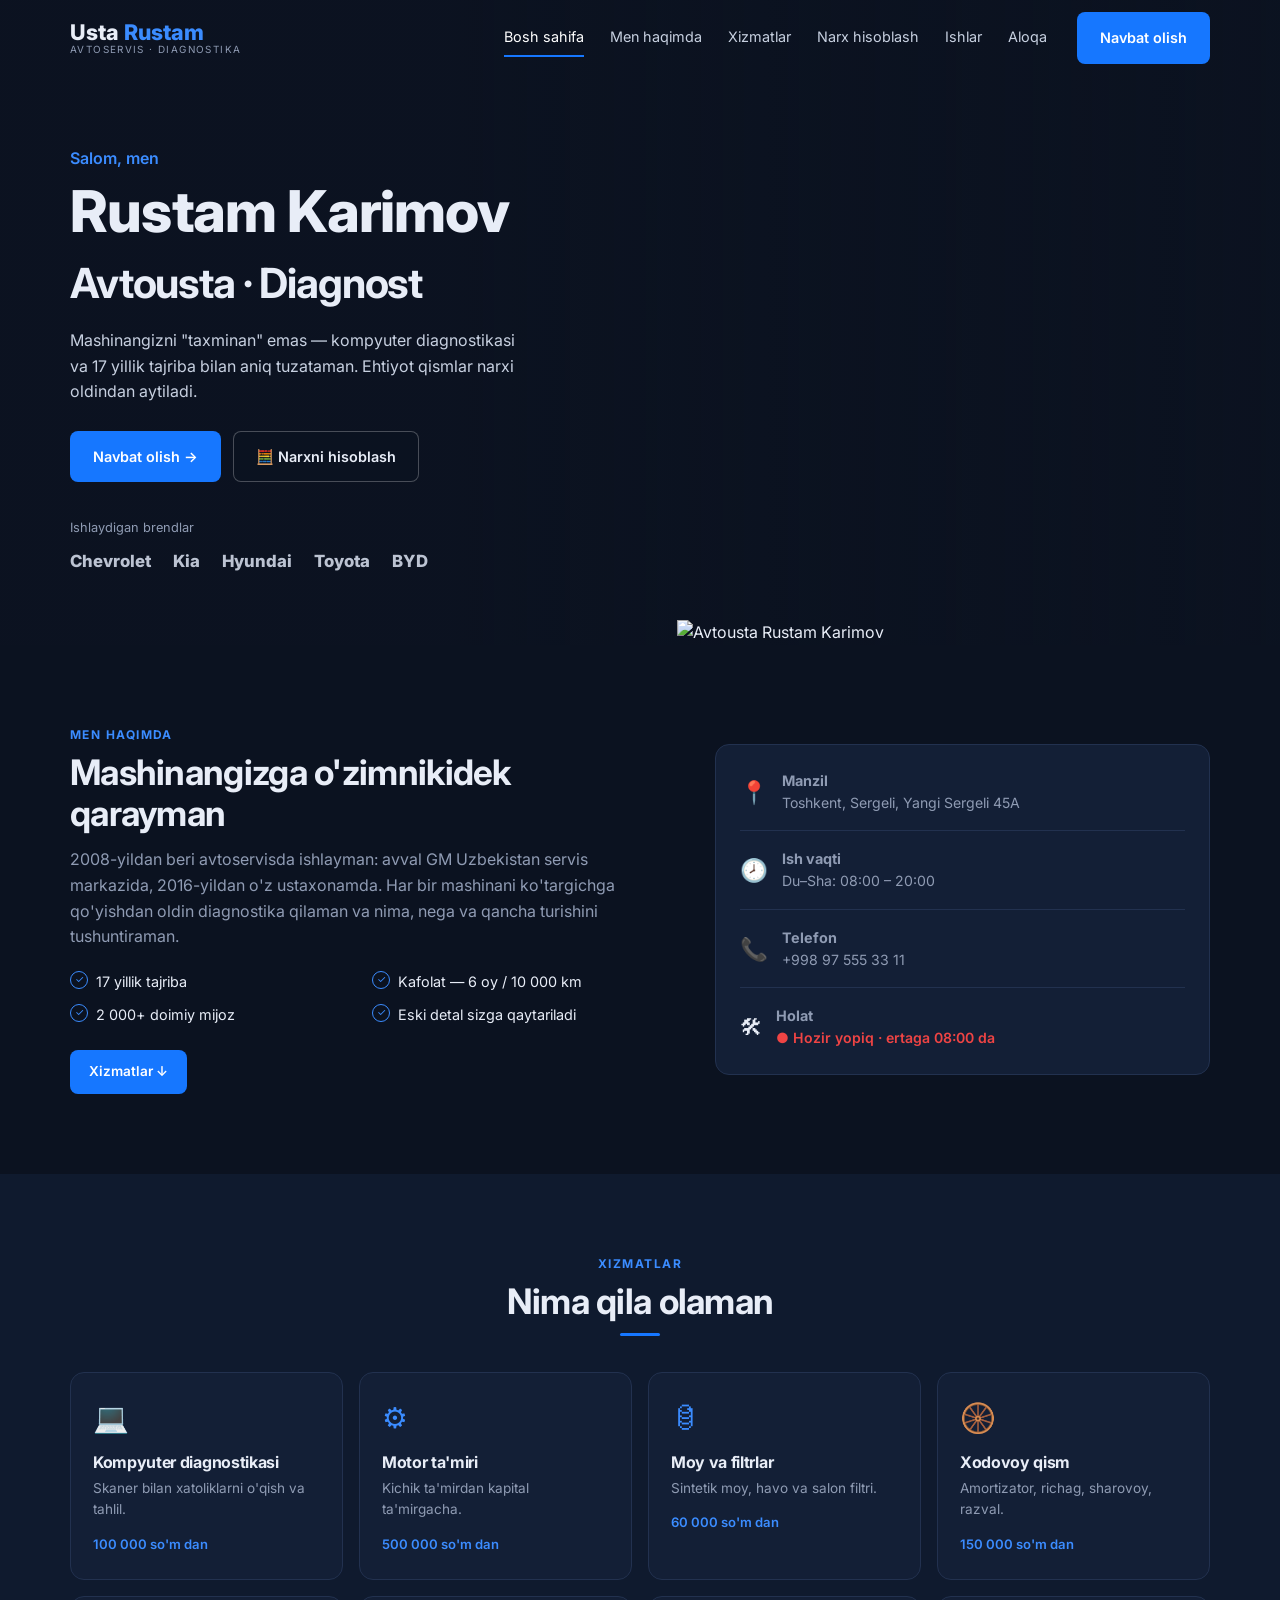
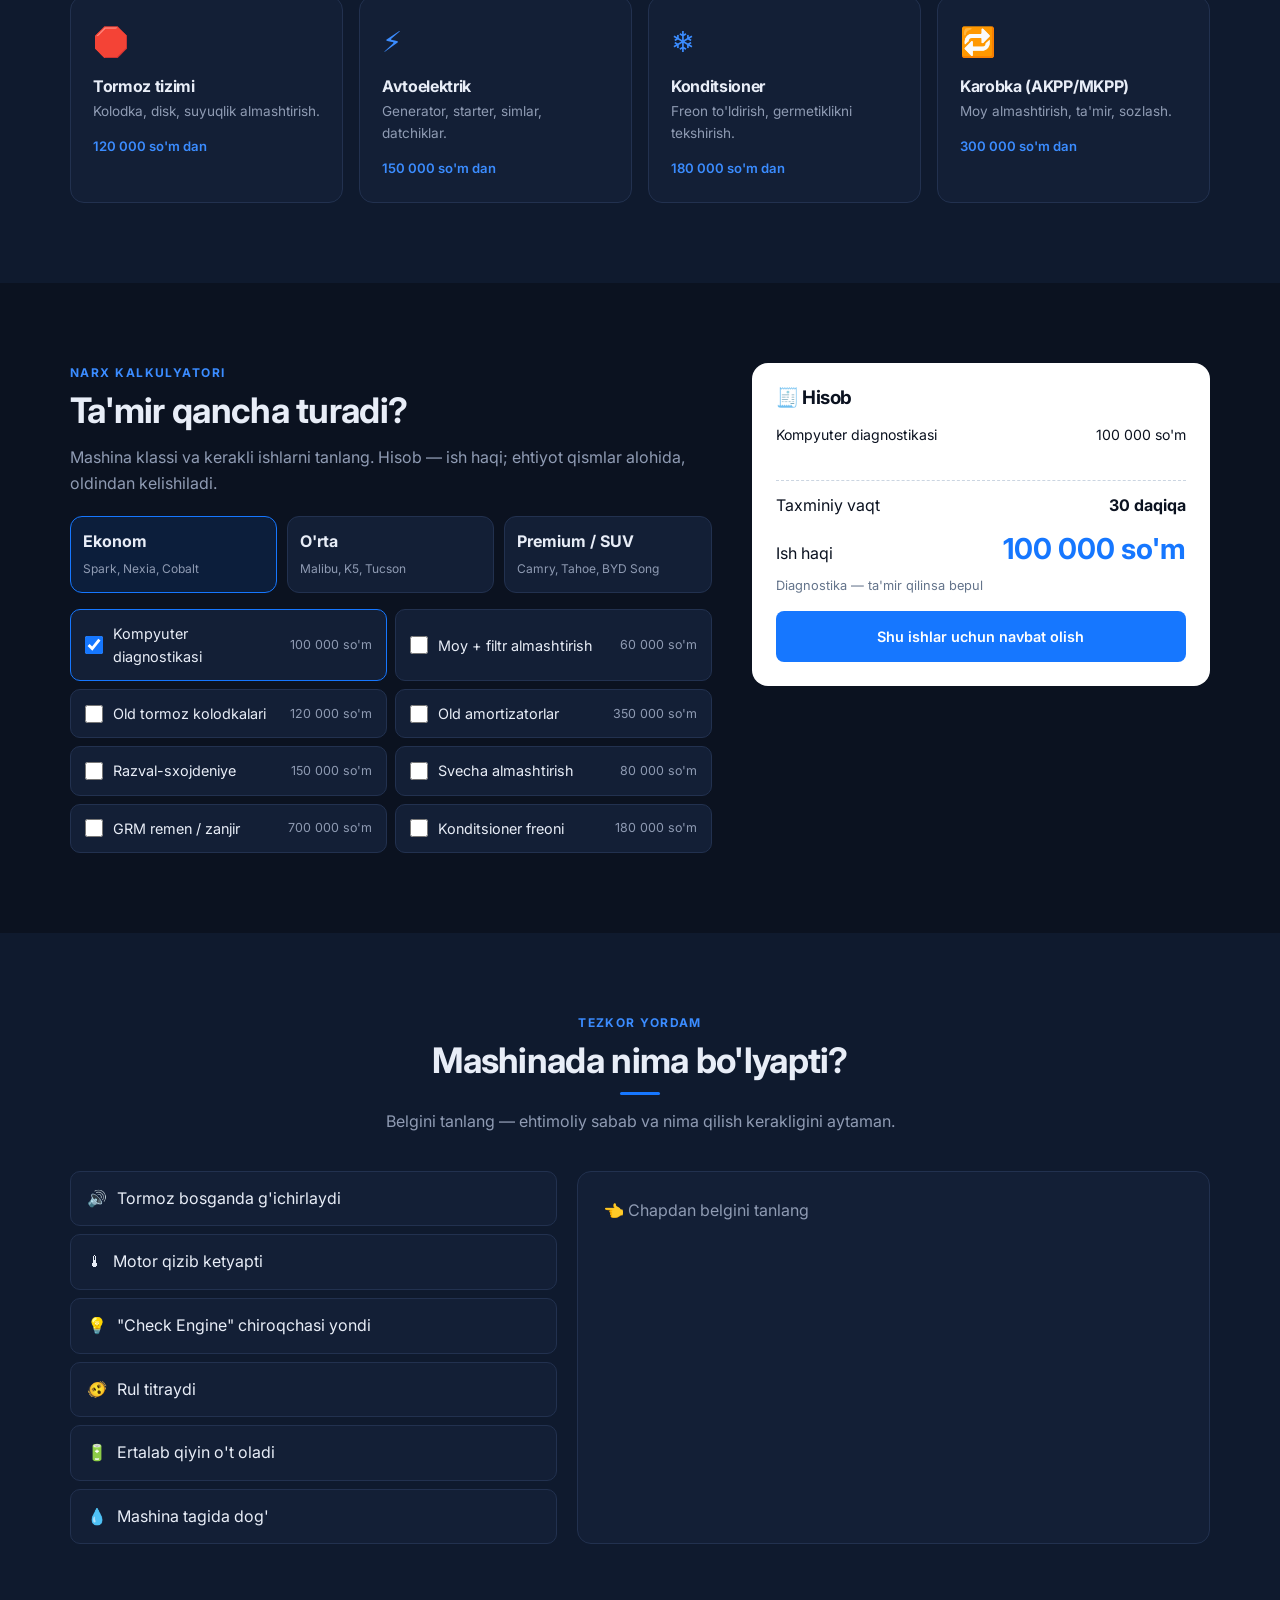
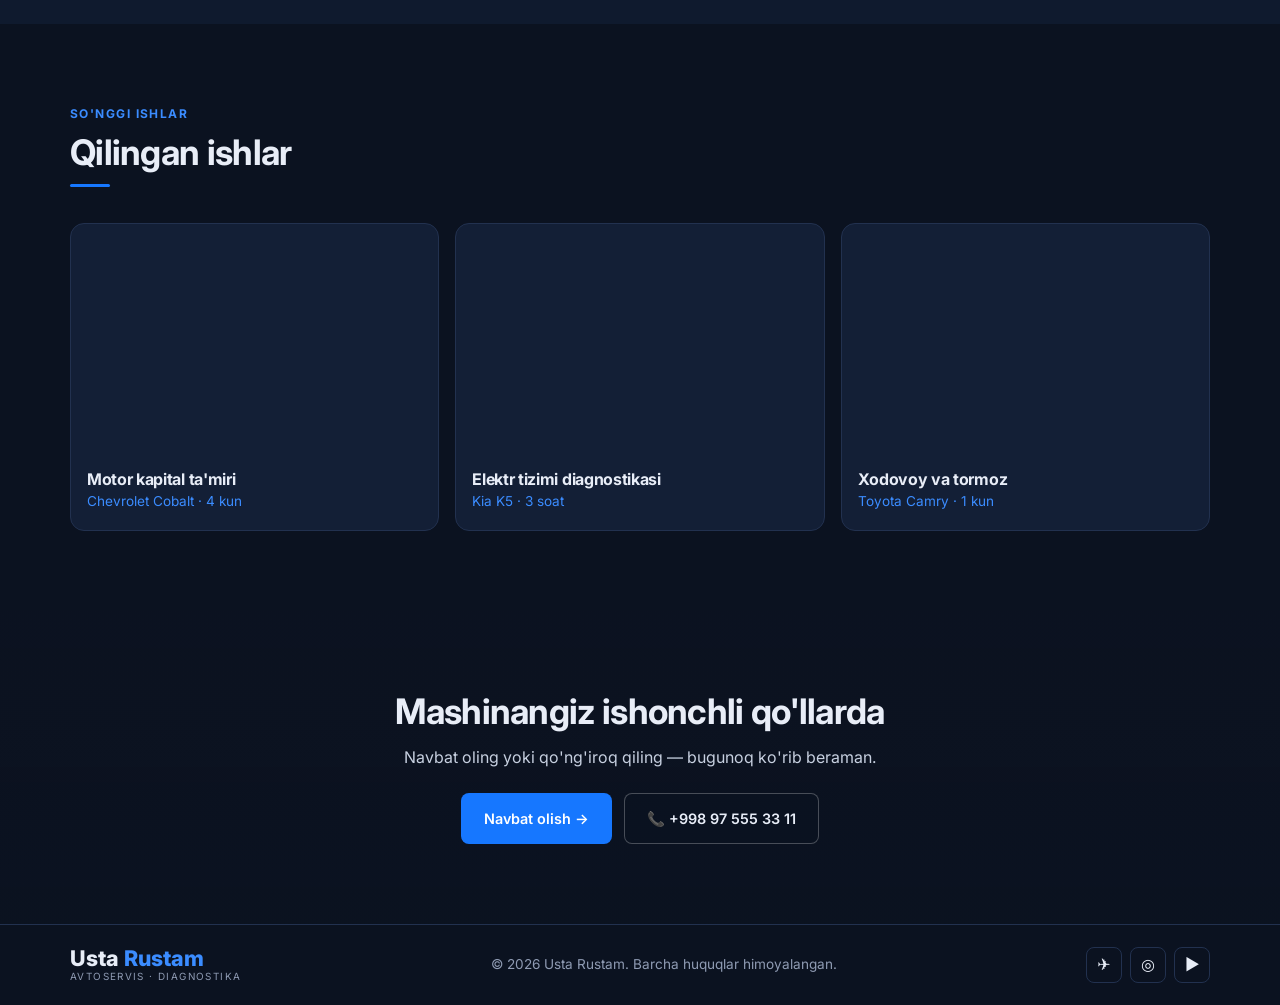
==== 25-avtoservis/index.html @ 9df8925b "ooo" ====
<!DOCTYPE html>
<html lang="uz">
<head>
  <meta charset="UTF-8">
  <meta name="viewport" content="width=device-width, initial-scale=1.0">
  <title>Usta Rustam — Avtoservis va diagnostika</title>
  <meta name="description" content="Avtousta Rustam Karimov: kompyuter diagnostikasi, motor va xodovoy ta'miri, moy almashtirish, Chevrolet, Kia, Hyundai, Toyota va BYD avtomobillari.">
  <link rel="preconnect" href="https://fonts.googleapis.com">
  <link rel="preconnect" href="https://fonts.gstatic.com" crossorigin>
  <link href="https://fonts.googleapis.com/css2?family=Inter:wght@400;500;600;700;800&display=swap" rel="stylesheet">
  <link rel="stylesheet" href="css/style.css">
  <link rel="icon" href="data:image/svg+xml,%3Csvg xmlns='http://www.w3.org/2000/svg' viewBox='0 0 40 40'%3E%3Crect width='40' height='40' rx='9' fill='%231677ff'/%3E%3Cpath d='M26 10a6 6 0 0 0-8 7L9 26l5 5 9-9a6 6 0 0 0 7-8l-4 4-3-1-1-3z' fill='%23fff'/%3E%3C/svg%3E">
</head>
<body>
  <header class="header" id="header">
    <div class="container header__inner">
      <a href="#" class="logo" aria-label="Usta Rustam"><b>Usta <span>Rustam</span></b><small>AVTOSERVIS · DIAGNOSTIKA</small></a>
      <nav class="nav" id="nav" aria-label="Asosiy menyu">
        <a href="#home" class="active">Bosh sahifa</a>
        <a href="#about">Men haqimda</a>
        <a href="#services">Xizmatlar</a>
        <a href="#calc">Narx hisoblash</a>
        <a href="#works">Ishlar</a>
        <a href="#contact">Aloqa</a>
      </nav>
      <button class="btn btn--blue header__cta" data-book>Navbat olish</button>
      <button class="burger" id="burger" aria-label="Menyu" aria-expanded="false"><span></span><span></span><span></span></button>
    </div>
  </header>

  <main>
    <section class="hero" id="home">
      <div class="container hero__grid">
        <div class="hero__text">
          <p class="hello">Salom, men</p>
          <h1>Rustam Karimov<br><span>Avtousta · Diagnost</span></h1>
          <p>Mashinangizni "taxminan" emas — kompyuter diagnostikasi va 17 yillik tajriba bilan aniq tuzataman. Ehtiyot qismlar narxi oldindan aytiladi.</p>
          <div class="hero__actions"><button class="btn btn--blue" data-book>Navbat olish →</button><a href="#calc" class="btn btn--dark">🧮 Narxni hisoblash</a></div>
          <p class="trusted-label">Ishlaydigan brendlar</p>
          <div class="brands"><span>Chevrolet</span><span>Kia</span><span>Hyundai</span><span>Toyota</span><span>BYD</span></div>
        </div>
        <div class="hero__portrait"><img src="https://images.unsplash.com/photo-1557862921-37829c790f19?w=900&q=80&auto=format&fit=crop&crop=top" alt="Avtousta Rustam Karimov"></div>
      </div>
    </section>

    <section class="section" id="about">
      <div class="container about">
        <div class="reveal">
          <p class="kicker">MEN HAQIMDA</p>
          <h2>Mashinangizga o'zimnikidek qarayman</h2>
          <p class="muted">2008-yildan beri avtoservisda ishlayman: avval GM Uzbekistan servis markazida, 2016-yildan o'z ustaxonamda. Har bir mashinani ko'targichga qo'yishdan oldin diagnostika qilaman va nima, nega va qancha turishini tushuntiraman.</p>
          <ul class="checks"><li>17 yillik tajriba</li><li>Kafolat — 6 oy / 10 000 km</li><li>2 000+ doimiy mijoz</li><li>Eski detal sizga qaytariladi</li></ul>
          <a href="#services" class="btn btn--blue btn--sm">Xizmatlar ↓</a>
        </div>
        <div class="info reveal">
          <div><span>📍</span><p><b>Manzil</b>Toshkent, Sergeli, Yangi Sergeli 45A</p></div>
          <div><span>🕗</span><p><b>Ish vaqti</b>Du–Sha: 08:00 – 20:00</p></div>
          <div><span>📞</span><p><b>Telefon</b>+998 97 555 33 11</p></div>
          <div><span>🛠</span><p><b>Holat</b><em id="status"></em></p></div>
        </div>
      </div>
    </section>

    <section class="section section--alt" id="services">
      <div class="container">
        <div class="head reveal"><p class="kicker">XIZMATLAR</p><h2>Nima qila olaman</h2></div>
        <div class="services" id="servicesGrid"></div>
      </div>
    </section>

    <section class="section" id="calc">
      <div class="container calc reveal">
        <div>
          <p class="kicker">NARX KALKULYATORI</p>
          <h2>Ta'mir qancha turadi?</h2>
          <p class="muted">Mashina klassi va kerakli ishlarni tanlang. Hisob — ish haqi; ehtiyot qismlar alohida, oldindan kelishiladi.</p>
          <div class="classes" id="classes"></div>
          <div class="jobs" id="jobs"></div>
        </div>
        <aside class="bill">
          <h3>🧾 Hisob</h3>
          <ul id="billList"></ul>
          <div class="bill__row"><span>Taxminiy vaqt</span><b id="billTime">—</b></div>
          <div class="bill__total"><span>Ish haqi</span><b id="billSum">0 so'm</b></div>
          <p class="small muted" id="billNote">Diagnostika — ta'mir qilinsa bepul</p>
          <button class="btn btn--blue btn--block" data-book="calc">Shu ishlar uchun navbat olish</button>
        </aside>
      </div>
    </section>

    <section class="section section--alt" id="symptoms">
      <div class="container">
        <div class="head reveal"><p class="kicker">TEZKOR YORDAM</p><h2>Mashinada nima bo'lyapti?</h2><p class="muted">Belgini tanlang — ehtimoliy sabab va nima qilish kerakligini aytaman.</p></div>
        <div class="sym reveal">
          <div class="sym__list" id="symList"></div>
          <div class="sym__answer" id="symAnswer"><p class="muted">👈 Chapdan belgini tanlang</p></div>
        </div>
      </div>
    </section>

    <section class="section" id="works">
      <div class="container">
        <div class="head head--row reveal"><div><p class="kicker">SO'NGGI ISHLAR</p><h2>Qilingan ishlar</h2></div></div>
        <div class="works reveal">
          <article><img src="https://images.unsplash.com/photo-1486262715619-67b85e0b08d3?w=700&q=80&auto=format&fit=crop" alt="" loading="lazy"><div><h3>Motor kapital ta'miri</h3><span>Chevrolet Cobalt · 4 kun</span></div></article>
          <article><img src="https://images.unsplash.com/photo-1632733711679-529326f6db12?w=700&q=80&auto=format&fit=crop" alt="" loading="lazy"><div><h3>Elektr tizimi diagnostikasi</h3><span>Kia K5 · 3 soat</span></div></article>
          <article><img src="https://images.unsplash.com/photo-1613214149922-f1809c99b414?w=700&q=80&auto=format&fit=crop" alt="" loading="lazy"><div><h3>Xodovoy va tormoz</h3><span>Toyota Camry · 1 kun</span></div></article>
        </div>
      </div>
    </section>

    <section class="together" id="contact">
      <div class="container together__inner reveal">
        <h2>Mashinangiz ishonchli qo'llarda</h2>
        <p>Navbat oling yoki qo'ng'iroq qiling — bugunoq ko'rib beraman.</p>
        <div class="together__actions"><button class="btn btn--blue" data-book>Navbat olish →</button><a class="btn btn--dark" href="tel:+998975553311">📞 +998 97 555 33 11</a></div>
      </div>
    </section>
  </main>

  <footer class="footer">
    <div class="container footer__inner">
      <a href="#" class="logo"><b>Usta <span>Rustam</span></b><small>AVTOSERVIS · DIAGNOSTIKA</small></a>
      <p>© <span id="year">2026</span> Usta Rustam. Barcha huquqlar himoyalangan.</p>
      <div class="socials"><a href="#" aria-label="Telegram">✈</a><a href="#" aria-label="Instagram">◎</a><a href="#" aria-label="YouTube">▶</a></div>
    </div>
  </footer>

  <div class="modal" id="modal" aria-hidden="true">
    <div class="modal__backdrop" data-close></div>
    <div class="modal__dialog" role="dialog" aria-modal="true" aria-labelledby="modalTitle">
      <button class="modal__close" data-close aria-label="Yopish">×</button>
      <h3 id="modalTitle">Navbat olish</h3>
      <p class="sel" id="bookSel" hidden></p>
      <form id="bookForm">
        <label>Ismingiz<input required></label>
        <label>Telefon<input type="tel" required placeholder="+998 __ ___ __ __"></label>
        <div class="row"><label>Mashina<input required placeholder="Masalan: Cobalt 2020"></label><label>Davlat raqami<input placeholder="01 A 123 BC" pattern="[0-9]{2} ?[A-Za-z] ?[0-9]{3} ?[A-Za-z]{2}|[0-9]{2} ?[0-9]{3} ?[A-Za-z]{3}" title="Masalan: 01 A 123 BC"></label></div>
        <div class="row"><label>Sana<input type="date" id="bookDate" required></label><label>Vaqt<select><option>08:00</option><option>10:00</option><option>12:00</option><option>14:00</option><option>16:00</option><option>18:00</option></select></label></div>
        <button class="btn btn--blue btn--block">Tasdiqlash</button>
      </form>
      <div class="ok" id="bookOk" hidden><div>🔧</div><h3>Navbat olindi!</h3><p class="muted">SMS orqali tasdiq keladi. Kechiksangiz, qo'ng'iroq qiling.</p></div>
    </div>
  </div>
  <script src="js/main.js"></script>
</body>
</html>
---- 25-avtoservis/css/style.css ----
:root {
  --bg: #0b1220;
  --bg-2: #0f1a2e;
  --card: #131f36;
  --line: #22314f;
  --blue: #1677ff;
  --blue-2: #3b8cff;
  --text: #e8edf7;
  --muted: #8f9bb3;
  --green: #22c55e;
  --red: #ef4444;
  --font: "Inter", system-ui, sans-serif;
}

*, *::before, *::after { box-sizing: border-box; margin: 0; padding: 0; }
html { scroll-behavior: smooth; scroll-padding-top: 80px; }
body { font-family: var(--font); color: var(--text); background: var(--bg); line-height: 1.6; overflow-x: hidden; }
img { max-width: 100%; display: block; }
a { color: inherit; text-decoration: none; }
ul { list-style: none; }
button, input, select { font: inherit; color: inherit; }
[hidden] { display: none !important; }

.container { width: min(1140px, 100% - 32px); margin-inline: auto; }
.section { padding: 80px 0; }
.section--alt { background: var(--bg-2); }
.muted { color: var(--muted); }
.small { font-size: .8rem; }
h1, h2, h3 { line-height: 1.15; letter-spacing: -.02em; }
h2 { font-size: clamp(1.6rem, 3.2vw, 2.2rem); font-weight: 700; margin-bottom: 14px; }
.kicker { color: var(--blue-2); font-size: .75rem; font-weight: 700; letter-spacing: .12em; margin-bottom: 8px; }
.head { text-align: center; margin-bottom: 36px; }
.head h2::after { content: ""; display: block; width: 40px; height: 3px; background: var(--blue); margin: 12px auto 0; border-radius: 3px; }
.head--row { text-align: left; }
.head--row h2::after { margin-left: 0; }

.btn { display: inline-flex; align-items: center; justify-content: center; gap: 8px; padding: 13px 22px; border-radius: 8px; border: 1px solid transparent; font-weight: 600; font-size: .9rem; cursor: pointer; transition: .25s; white-space: nowrap; background: none; }
.btn--sm { padding: 10px 18px; font-size: .85rem; }
.btn--block { width: 100%; }
.btn--blue { background: var(--blue); color: #fff; }
.btn--blue:hover { background: var(--blue-2); transform: translateY(-2px); box-shadow: 0 10px 24px rgba(22, 119, 255, .35); }
.btn--dark { border-color: rgba(255, 255, 255, .25); background: rgba(11, 18, 32, .5); }
.btn--dark:hover { border-color: var(--blue-2); }

/* Header */
.header { position: fixed; inset: 0 0 auto; z-index: 50; transition: .3s; }
.header.scrolled { background: rgba(11, 18, 32, .92); backdrop-filter: blur(10px); border-bottom: 1px solid var(--line); }
.header__inner { display: flex; align-items: center; gap: 30px; height: 76px; }
.logo { display: flex; flex-direction: column; line-height: 1.1; margin-right: auto; }
.logo b { font-size: 1.35rem; font-weight: 800; }
.logo b span { color: var(--blue-2); }
.logo small { font-size: .62rem; letter-spacing: .14em; color: var(--muted); }
.nav { display: flex; gap: 26px; }
.nav a { font-size: .9rem; color: #c7d0e0; padding: 6px 0; border-bottom: 2px solid transparent; transition: .2s; }
.nav a:hover, .nav a.active { color: #fff; border-color: var(--blue); }
.burger { display: none; width: 42px; height: 42px; border: 1px solid var(--line); background: none; border-radius: 8px; cursor: pointer; flex-direction: column; justify-content: center; gap: 5px; padding: 11px; }
.burger span { display: block; height: 2px; background: #fff; transition: .3s; }
.burger.open span:nth-child(1) { transform: translateY(7px) rotate(45deg); }
.burger.open span:nth-child(2) { opacity: 0; }
.burger.open span:nth-child(3) { transform: translateY(-7px) rotate(-45deg); }

/* Hero */
.hero { position: relative; padding-top: 76px; background: linear-gradient(90deg, rgba(11, 18, 32, .95) 35%, rgba(11, 18, 32, .35)), url("https://images.unsplash.com/photo-1492144534655-ae79c964c9d7?w=1800&q=70&auto=format&fit=crop") center / cover; overflow: hidden; }
.hero__grid { display: grid; grid-template-columns: 1.1fr 1fr; gap: 20px; align-items: end; }
.hero__text { padding: 70px 0; }
.hello { color: var(--blue-2); font-weight: 600; margin-bottom: 6px; }
.hero h1 { font-size: clamp(2.4rem, 5vw, 3.6rem); font-weight: 800; margin-bottom: 18px; }
.hero h1 span { font-size: .72em; font-weight: 700; }
.hero__text > p:not(.hello):not(.trusted-label) { color: #c7d0e0; max-width: 460px; margin-bottom: 26px; }
.hero__actions { display: flex; gap: 12px; flex-wrap: wrap; margin-bottom: 36px; }
.trusted-label { font-size: .8rem; color: var(--muted); margin-bottom: 10px; }
.brands { display: flex; gap: 22px; flex-wrap: wrap; font-weight: 800; font-size: 1.05rem; color: #dbe3f2; opacity: .85; }
.hero__portrait { align-self: end; }
.hero__portrait img { width: 100%; max-height: 560px; object-fit: cover; object-position: top; mask-image: linear-gradient(180deg, #000 80%, transparent); -webkit-mask-image: linear-gradient(180deg, #000 80%, transparent); }

/* About */
.about { display: grid; grid-template-columns: 1.2fr 1fr; gap: 50px; align-items: center; }
.checks { display: grid; grid-template-columns: 1fr 1fr; gap: 10px; margin: 20px 0 24px; }
.checks li { padding-left: 26px; position: relative; font-size: .9rem; }
.checks li::before { content: "✓"; position: absolute; left: 0; top: 1px; width: 18px; height: 18px; border-radius: 50%; border: 1.5px solid var(--blue-2); color: var(--blue-2); font-size: .65rem; display: grid; place-items: center; }
.info { background: var(--card); border: 1px solid var(--line); border-radius: 14px; padding: 8px 24px; }
.info > div { display: flex; gap: 14px; align-items: center; padding: 16px 0; }
.info > div + div { border-top: 1px solid var(--line); }
.info span { font-size: 1.4rem; }
.info b { display: block; font-size: .9rem; }
.info p { color: var(--muted); font-size: .88rem; }
.info em { font-style: normal; font-weight: 600; }
.info em.open { color: var(--green); }
.info em.closed { color: var(--red); }

/* Services */
.services { display: grid; grid-template-columns: repeat(4, 1fr); gap: 16px; }
.svc { background: var(--card); border: 1px solid var(--line); border-radius: 14px; padding: 22px; transition: .3s; cursor: pointer; }
.svc:hover { border-color: var(--blue); transform: translateY(-5px); }
.svc span { font-size: 1.8rem; display: block; margin-bottom: 12px; color: var(--blue-2); }
.svc h3 { font-size: 1rem; margin-bottom: 6px; }
.svc p { font-size: .85rem; color: var(--muted); margin-bottom: 10px; }
.svc em { font-style: normal; font-size: .82rem; color: var(--blue-2); font-weight: 600; }

/* Calculator */
.calc { display: grid; grid-template-columns: 1.4fr 1fr; gap: 40px; align-items: start; }
.classes { display: grid; grid-template-columns: repeat(3, 1fr); gap: 10px; margin: 20px 0 16px; }
.classes button { border: 1.5px solid var(--line); background: var(--card); border-radius: 12px; padding: 12px; cursor: pointer; text-align: left; transition: .2s; }
.classes button.active { border-color: var(--blue); background: rgba(22, 119, 255, .12); }
.classes b { display: block; }
.classes small { color: var(--muted); font-size: .75rem; }
.jobs { display: grid; grid-template-columns: 1fr 1fr; gap: 8px; }
.job { display: flex; align-items: center; gap: 10px; background: var(--card); border: 1.5px solid var(--line); border-radius: 10px; padding: 12px 14px; cursor: pointer; transition: .2s; font-size: .9rem; }
.job input { width: 18px; height: 18px; accent-color: var(--blue); }
.job small { margin-left: auto; color: var(--muted); font-size: .78rem; white-space: nowrap; }
.job:has(input:checked) { border-color: var(--blue); }
.bill { position: sticky; top: 96px; background: #fff; color: #0b1220; border-radius: 16px; padding: 24px; }
.bill h3 { margin-bottom: 12px; }
.bill ul { min-height: 60px; margin-bottom: 12px; border-bottom: 1px dashed #cbd5e1; padding-bottom: 10px; }
.bill li { display: flex; justify-content: space-between; gap: 10px; font-size: .88rem; padding: 3px 0; }
.bill li.empty { color: #64748b; }
.bill__row, .bill__total { display: flex; justify-content: space-between; align-items: baseline; }
.bill__total { margin: 8px 0 4px; }
.bill__total b { font-size: 1.8rem; color: var(--blue); }
.bill .muted { color: #64748b; margin-bottom: 14px; }

/* Symptoms */
.sym { display: grid; grid-template-columns: 1fr 1.3fr; gap: 20px; }
.sym__list { display: grid; gap: 8px; }
.sym__list button { text-align: left; border: 1.5px solid var(--line); background: var(--card); border-radius: 10px; padding: 14px 16px; cursor: pointer; transition: .2s; display: flex; gap: 10px; align-items: center; }
.sym__list button.active { border-color: var(--blue); background: rgba(22, 119, 255, .12); }
.sym__answer { background: var(--card); border: 1px solid var(--line); border-radius: 14px; padding: 26px; animation: pop .3s ease; }
@keyframes pop { from { opacity: 0; transform: translateY(8px); } }
.sym__answer h3 { font-size: 1.3rem; margin-bottom: 10px; }
.sym__answer h4 { font-size: .8rem; color: var(--blue-2); letter-spacing: .08em; margin: 14px 0 6px; }
.sym__answer li { font-size: .9rem; color: #c7d0e0; padding-left: 16px; position: relative; margin-bottom: 4px; }
.sym__answer li::before { content: "›"; position: absolute; left: 0; color: var(--blue-2); }
.urgency { display: inline-block; padding: 4px 12px; border-radius: 20px; font-size: .78rem; font-weight: 700; }
.urgency.high { background: rgba(239, 68, 68, .15); color: #fca5a5; }
.urgency.mid { background: rgba(234, 179, 8, .15); color: #fde047; }
.urgency.low { background: rgba(34, 197, 94, .15); color: #86efac; }
.sym__answer .btn { margin-top: 16px; }

/* Works */
.works { display: grid; grid-template-columns: repeat(3, 1fr); gap: 16px; }
.works article { background: var(--card); border: 1px solid var(--line); border-radius: 14px; overflow: hidden; transition: .3s; }
.works article:hover { transform: translateY(-5px); border-color: var(--blue); }
.works img { aspect-ratio: 16 / 10; object-fit: cover; }
.works div { padding: 16px; }
.works h3 { font-size: 1rem; }
.works span { font-size: .85rem; color: var(--blue-2); }

/* Together */
.together { background: linear-gradient(rgba(11, 18, 32, .82), rgba(11, 18, 32, .9)), url("https://images.unsplash.com/photo-1503376780353-7e6692767b70?w=1600&q=70&auto=format&fit=crop") center / cover; text-align: center; padding: 80px 0; }
.together p { color: #c7d0e0; margin-bottom: 22px; }
.together__actions { display: flex; justify-content: center; gap: 12px; flex-wrap: wrap; }
.footer { border-top: 1px solid var(--line); }
.footer__inner { display: flex; justify-content: space-between; align-items: center; gap: 20px; flex-wrap: wrap; padding: 22px 0; }
.footer .logo { margin: 0; }
.footer p { color: var(--muted); font-size: .85rem; }
.socials { display: flex; gap: 8px; }
.socials a { display: grid; place-items: center; width: 36px; height: 36px; border: 1px solid var(--line); border-radius: 8px; transition: .2s; }
.socials a:hover { border-color: var(--blue); color: var(--blue-2); }

/* Modal */
.modal { position: fixed; inset: 0; z-index: 100; display: grid; place-items: center; padding: 16px; visibility: hidden; opacity: 0; transition: .3s; }
.modal.open { visibility: visible; opacity: 1; }
.modal__backdrop { position: absolute; inset: 0; background: rgba(0, 0, 0, .65); backdrop-filter: blur(4px); }
.modal__dialog { position: relative; background: var(--bg-2); border: 1px solid var(--line); border-radius: 16px; padding: 28px; width: min(480px, 100%); max-height: calc(100vh - 32px); overflow: auto; transform: translateY(14px); transition: .3s; }
.modal.open .modal__dialog { transform: none; }
.modal h3 { font-size: 1.4rem; margin-bottom: 14px; }
.modal__close { position: absolute; top: 12px; right: 14px; width: 34px; height: 34px; border: 1px solid var(--line); background: none; border-radius: 8px; font-size: 1.3rem; cursor: pointer; }
.sel { background: rgba(22, 119, 255, .12); border: 1px solid rgba(22, 119, 255, .4); border-radius: 10px; padding: 10px 14px; font-size: .85rem; margin-bottom: 14px; }
.modal label { display: block; font-size: .82rem; font-weight: 600; margin-bottom: 12px; color: #c7d0e0; }
.modal input, .modal select { display: block; width: 100%; margin-top: 5px; padding: 11px 13px; border: 1px solid var(--line); border-radius: 8px; outline: none; background: var(--card); color: var(--text); color-scheme: dark; }
.modal input:focus, .modal select:focus { border-color: var(--blue); }
.modal input:invalid:not(:placeholder-shown) { border-color: var(--red); }
.row { display: grid; grid-template-columns: 1fr 1fr; gap: 10px; }
.ok { text-align: center; }
.ok div { font-size: 3rem; }

.reveal { opacity: 0; transform: translateY(22px); transition: opacity .7s ease, transform .7s ease; }
.reveal.visible { opacity: 1; transform: none; }

@media (max-width: 960px) {
  .header__cta { display: none; }
  .burger { display: flex; }
  .nav { position: fixed; top: 0; right: 0; height: 100vh; width: min(290px, 85%); flex-direction: column; gap: 0; background: var(--bg-2); padding: 90px 26px 26px; transform: translateX(100%); transition: transform .35s; z-index: -1; border-left: 1px solid var(--line); }
  .nav:not(.open) { visibility: hidden; }
  .nav.open { transform: none; }
  .nav a { padding: 14px 0; border-bottom: 1px solid var(--line); }
  .hero__grid { grid-template-columns: 1fr; }
  .hero__text { padding: 40px 0 10px; }
  .hero__portrait { max-width: 420px; margin: 0 auto; }
  .about, .calc, .sym { grid-template-columns: 1fr; }
  .services { grid-template-columns: 1fr 1fr; }
  .works { grid-template-columns: 1fr; max-width: 520px; margin: 0 auto; }
  .bill { position: static; }
}

@media (max-width: 560px) {
  .section { padding: 60px 0; }
  .checks, .jobs { grid-template-columns: 1fr; }
  .services { grid-template-columns: 1fr; }
  .classes { grid-template-columns: 1fr; }
  .row { grid-template-columns: 1fr; gap: 0; }
  .footer__inner { flex-direction: column; text-align: center; }
}

@media (prefers-reduced-motion: reduce) {
  *, *::before, *::after { animation: none !important; transition: none !important; }
  .reveal { opacity: 1; transform: none; }
}
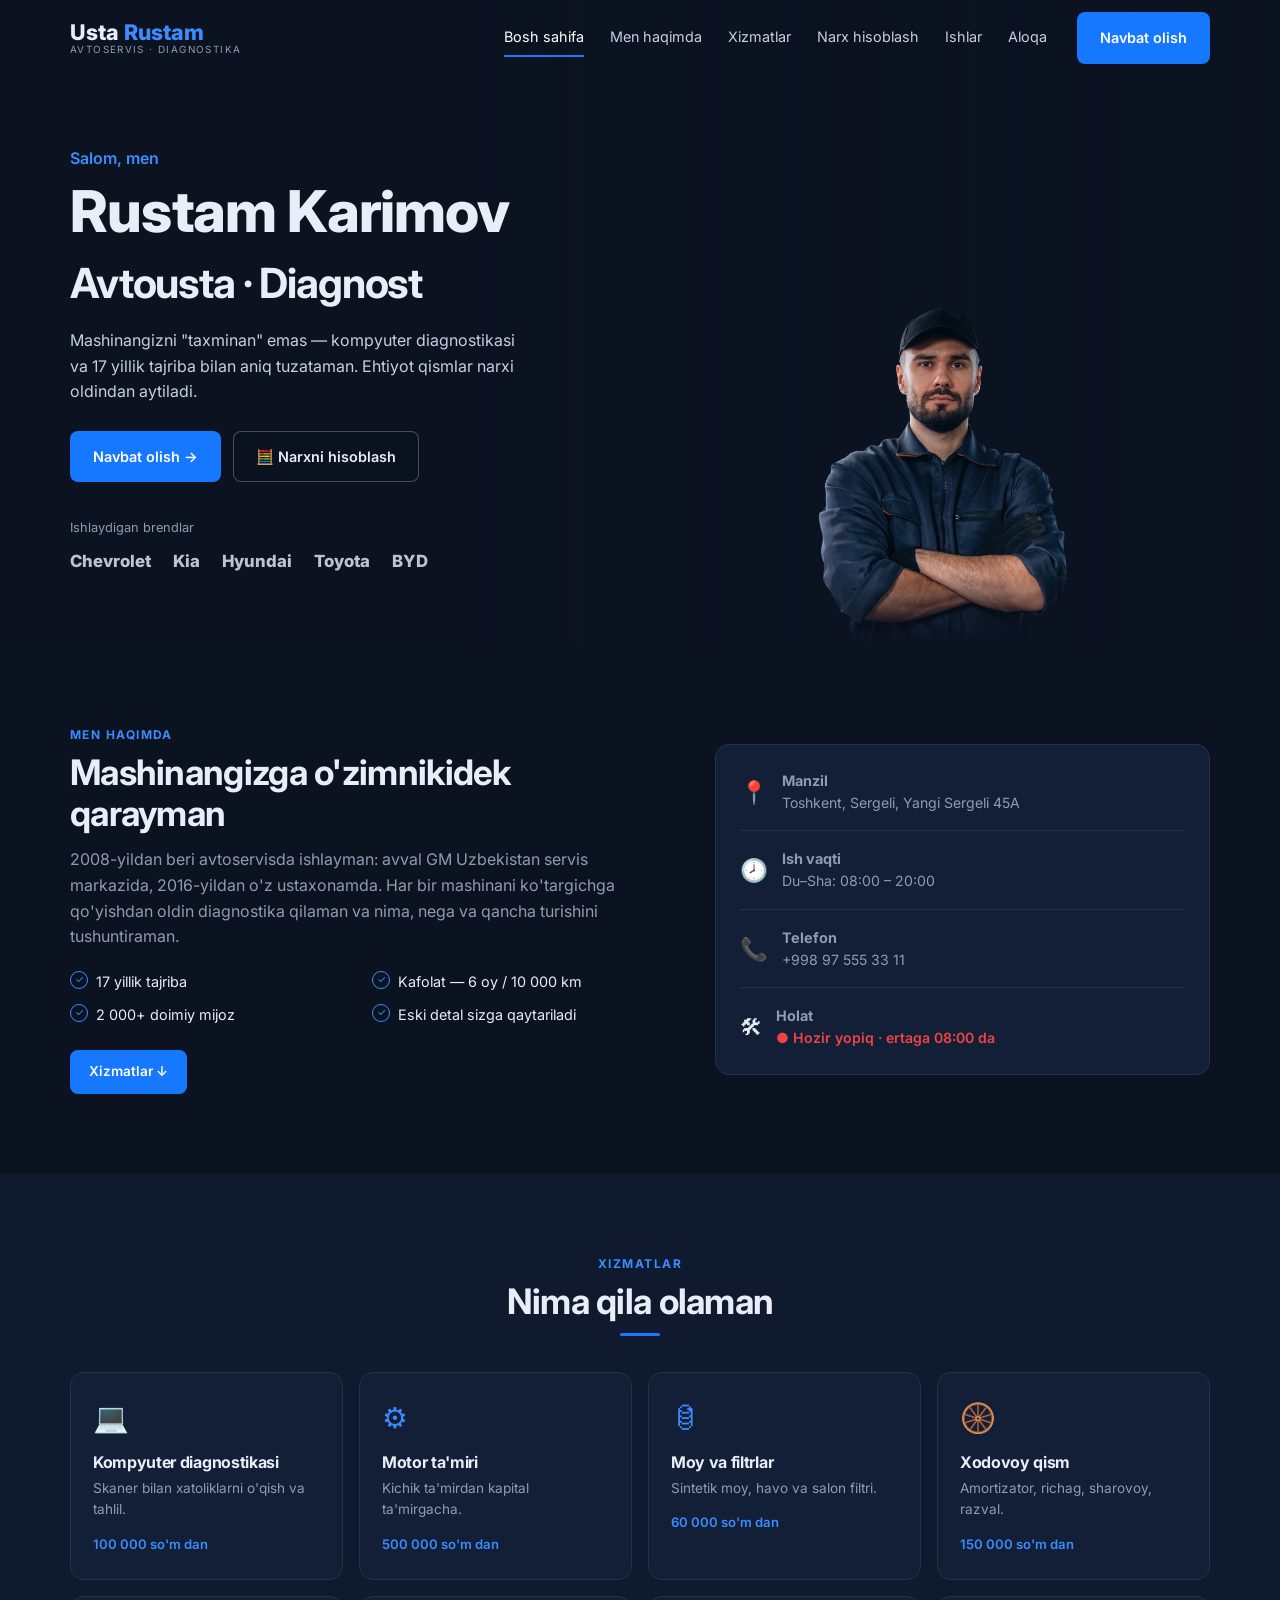
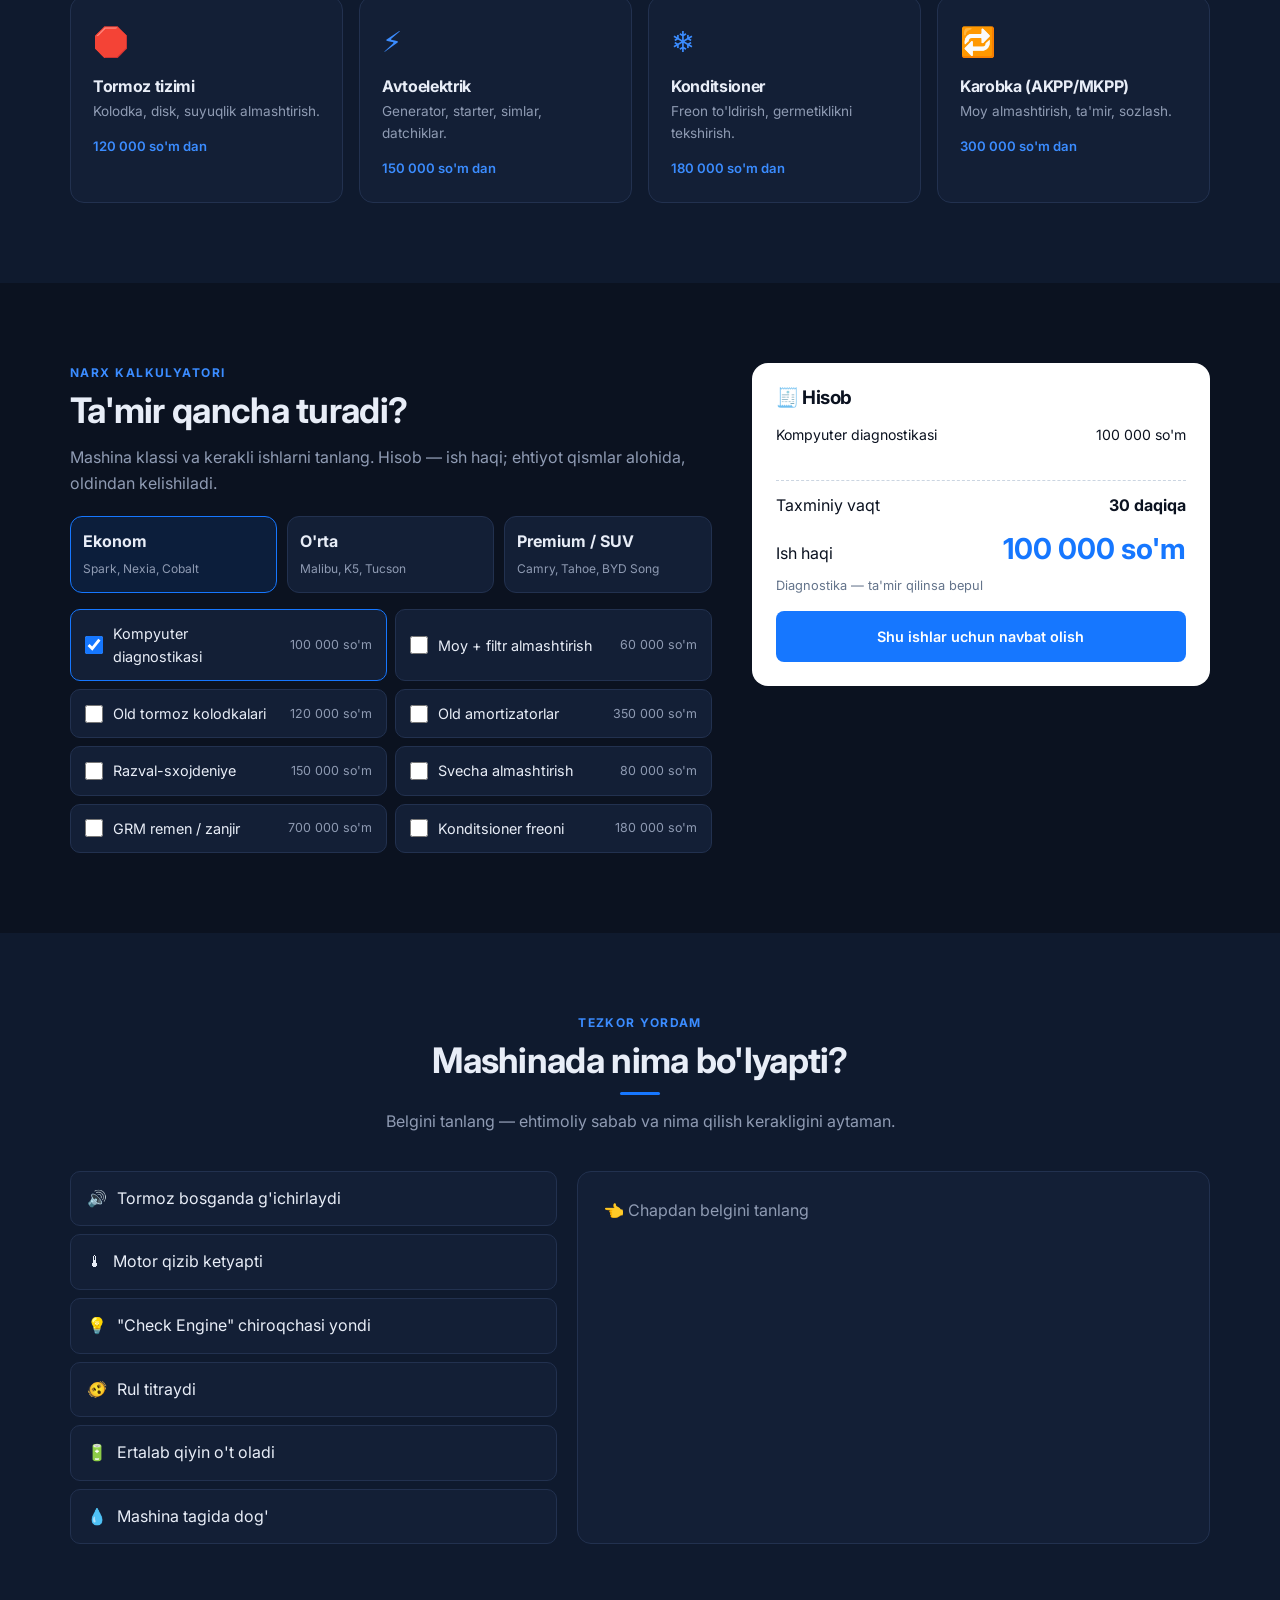
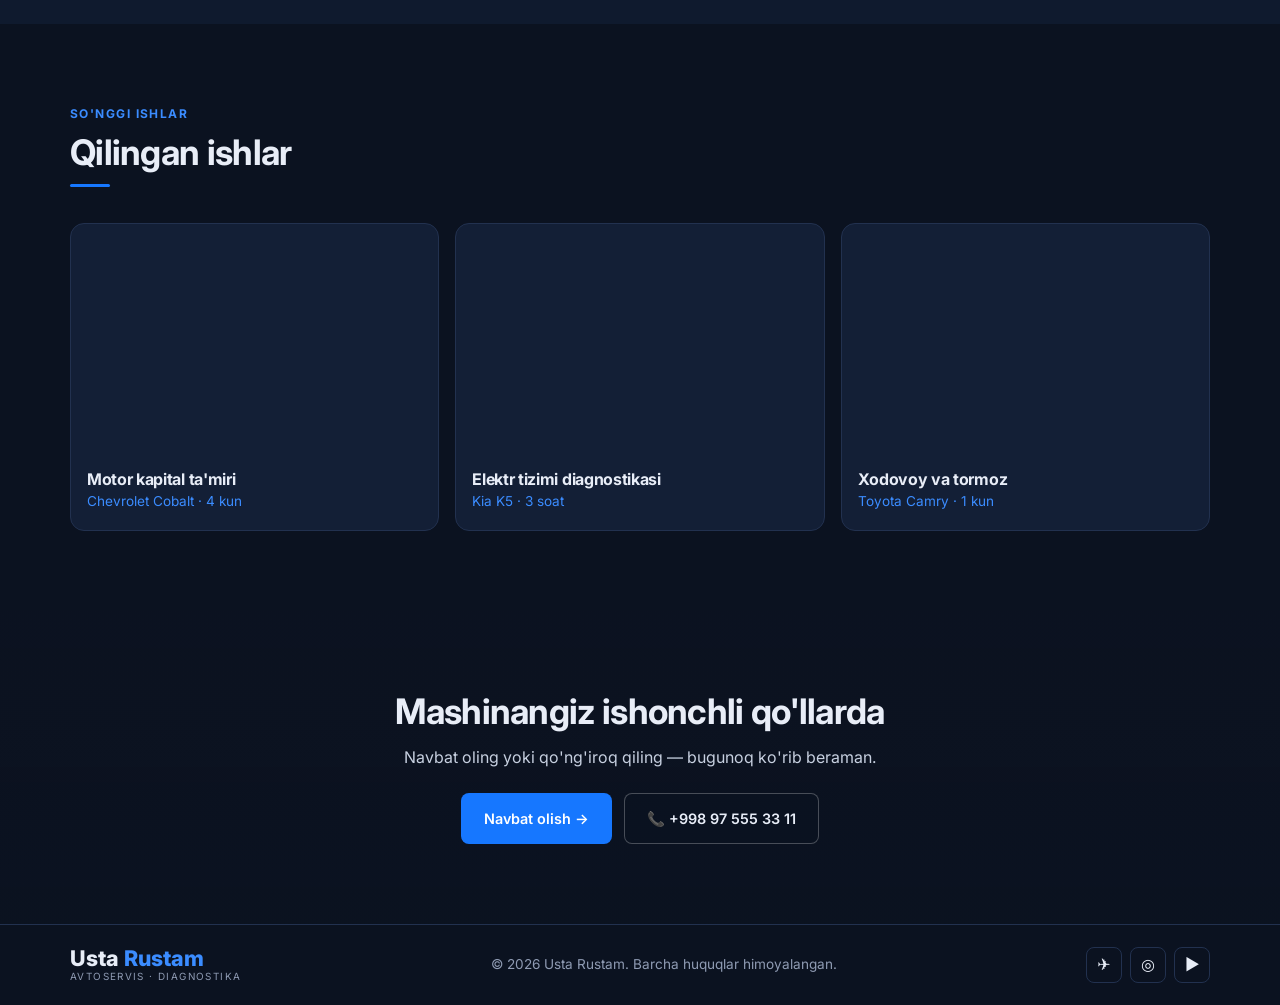
==== commit c08009bb: "ooo" ====
--- a/25-avtoservis/index.html
+++ b/25-avtoservis/index.html
@@ -39,7 +39,7 @@
           <p class="trusted-label">Ishlaydigan brendlar</p>
           <div class="brands"><span>Chevrolet</span><span>Kia</span><span>Hyundai</span><span>Toyota</span><span>BYD</span></div>
         </div>
-        <div class="hero__portrait"><img src="https://images.unsplash.com/photo-1557862921-37829c790f19?w=900&q=80&auto=format&fit=crop&crop=top" alt="Avtousta Rustam Karimov"></div>
+        <div class="hero__portrait"><img src="img/mechanic.png" alt="Avtousta Rustam Karimov"></div>
       </div>
     </section>
 
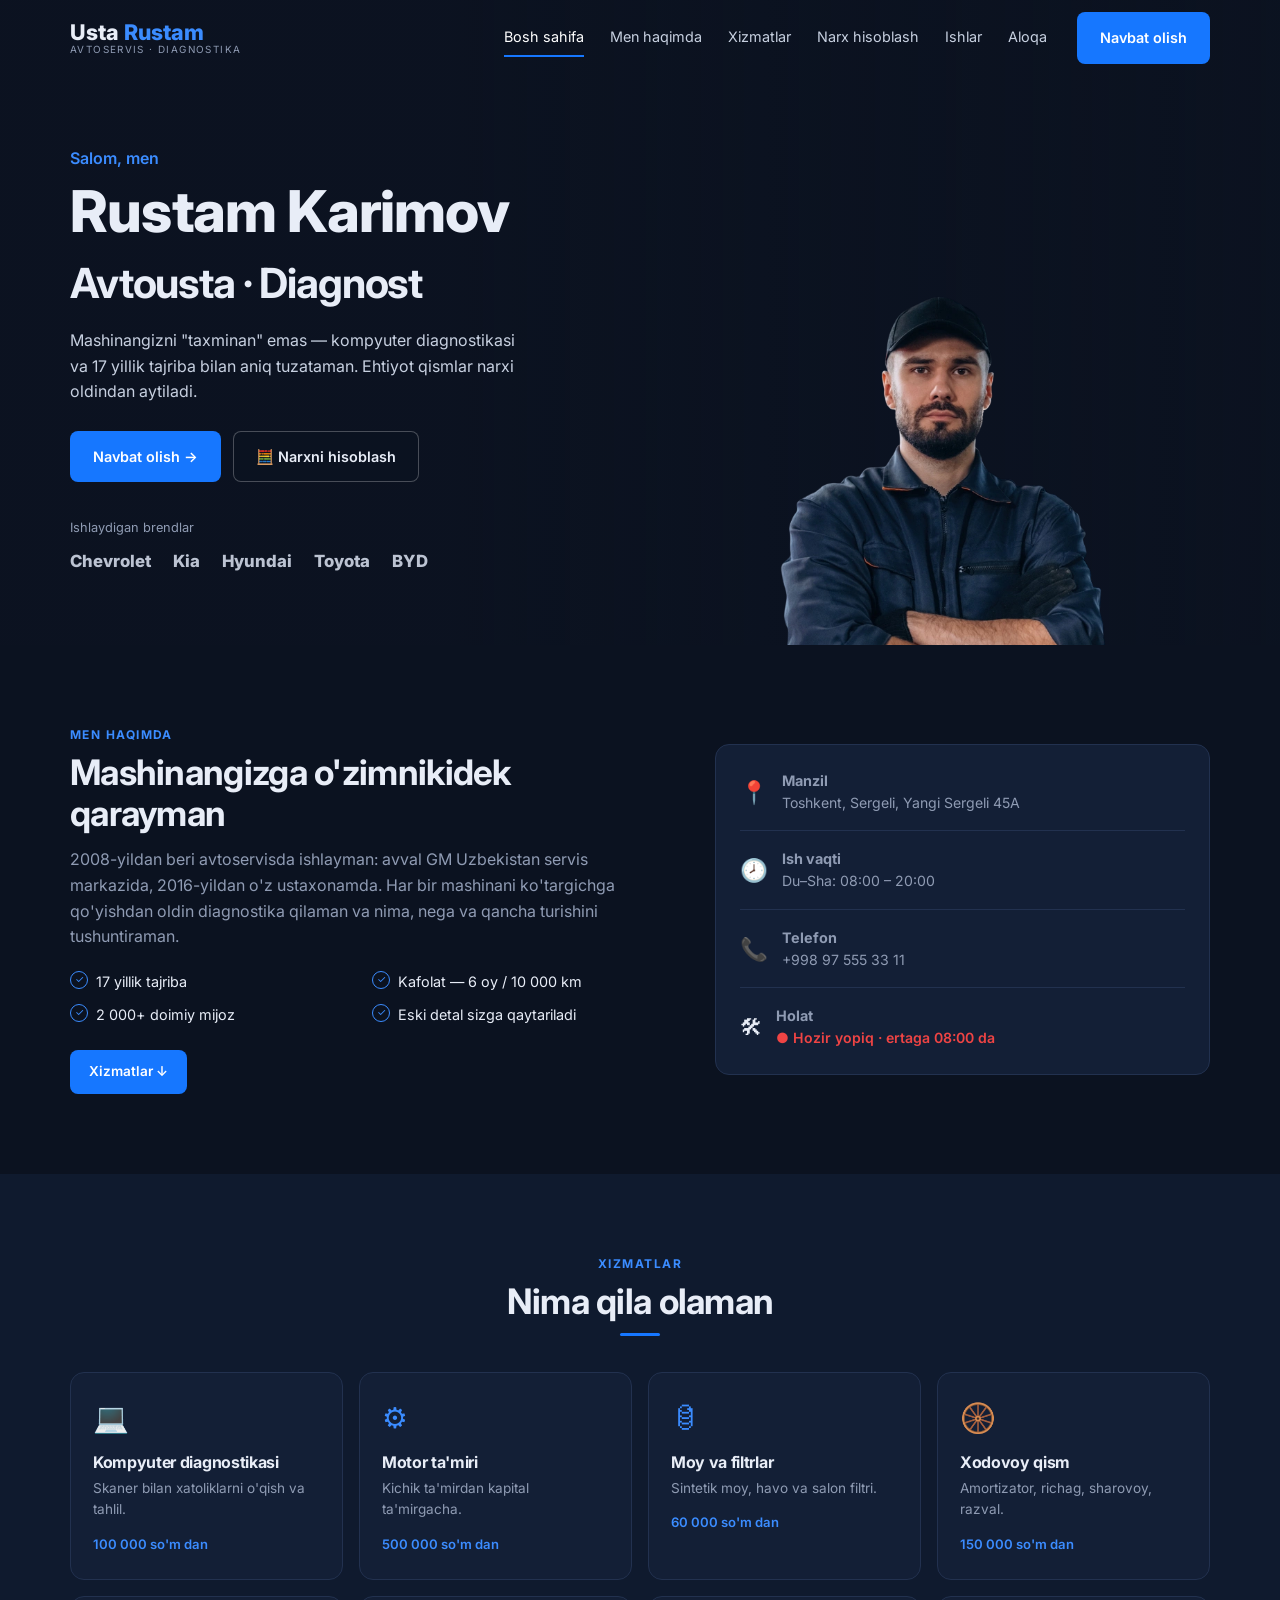
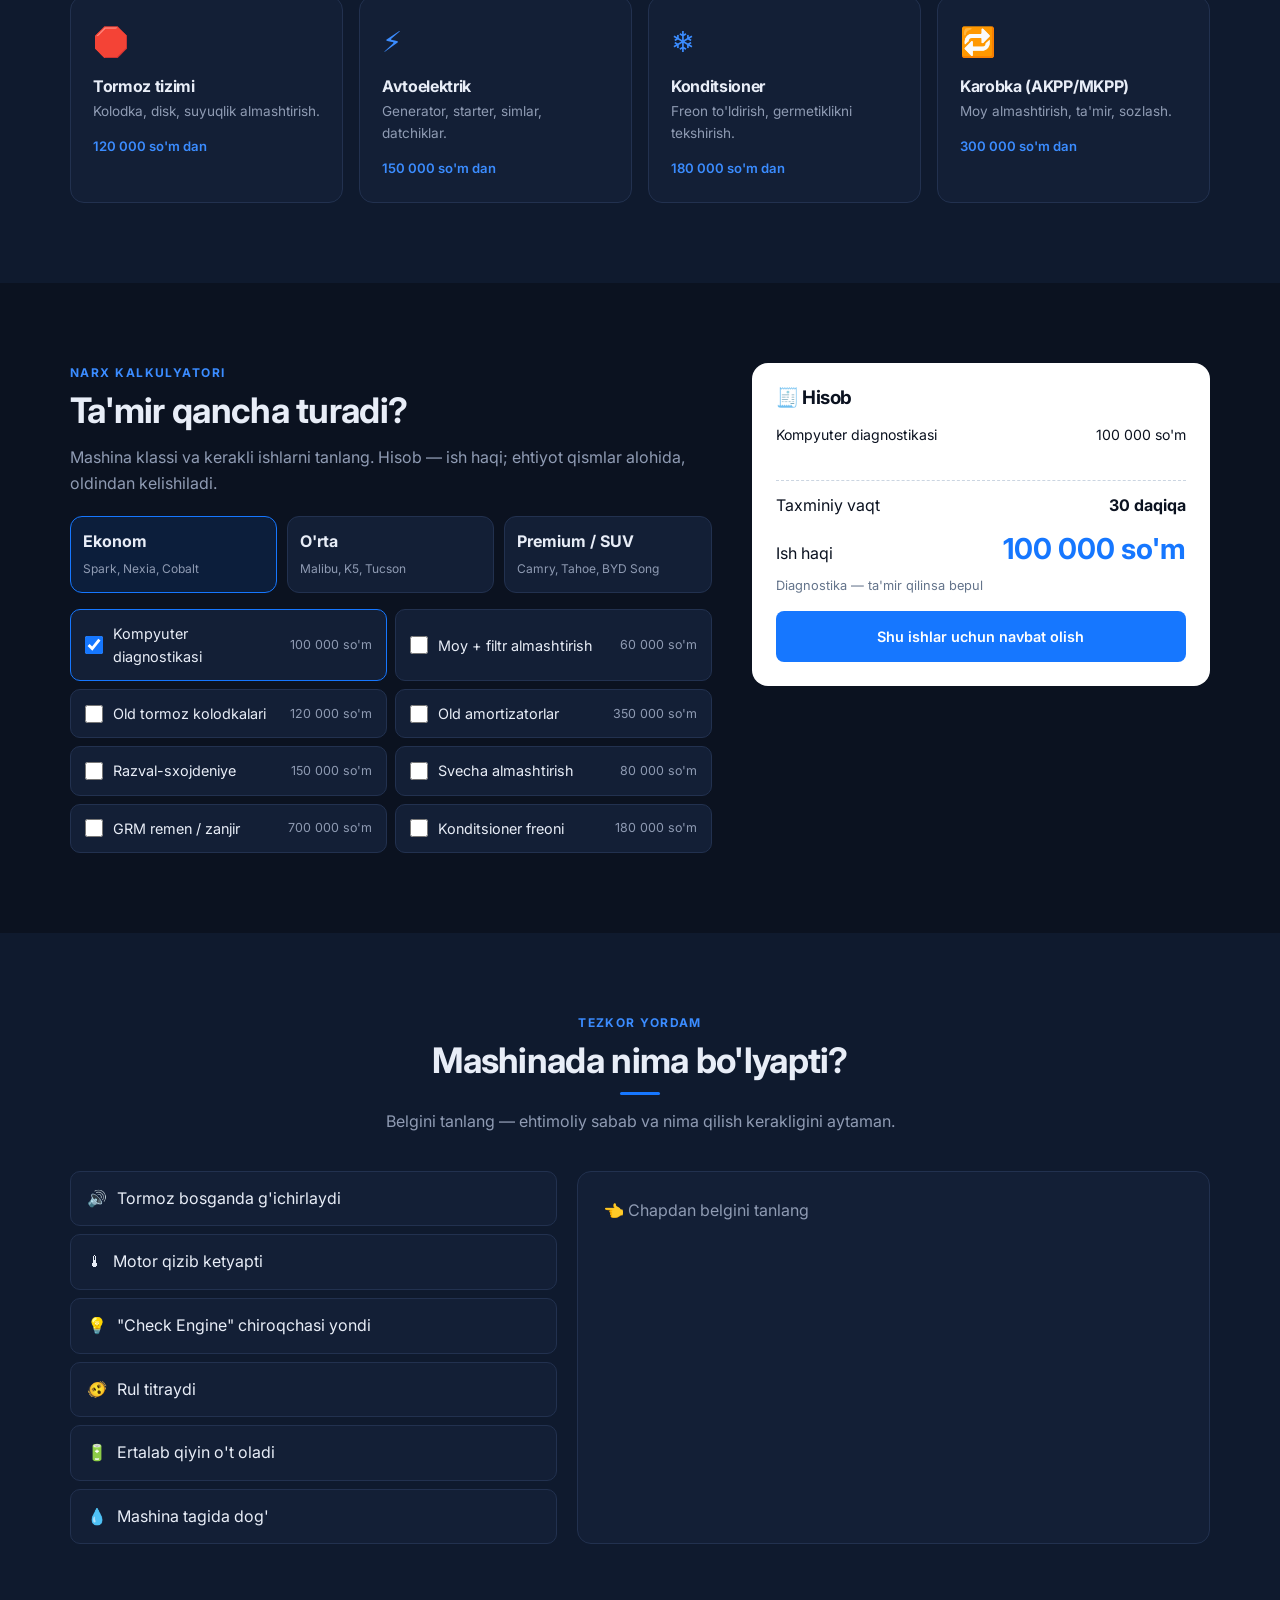
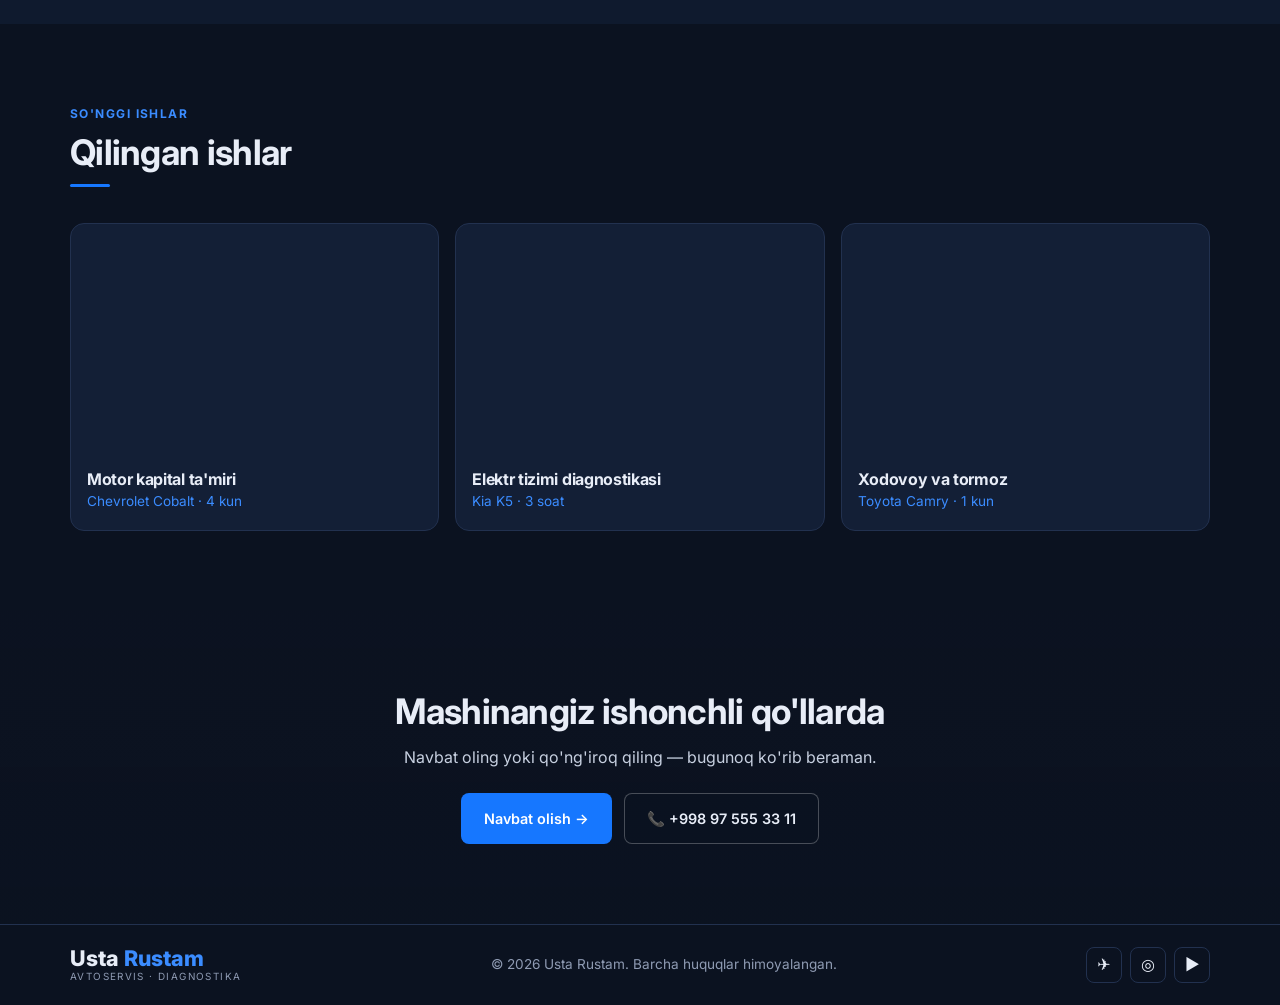
==== commit 151e44f2: "ooo" ====
--- a/25-avtoservis/index.html
+++ b/25-avtoservis/index.html
@@ -8,7 +8,7 @@
   <link rel="preconnect" href="https://fonts.googleapis.com">
   <link rel="preconnect" href="https://fonts.gstatic.com" crossorigin>
   <link href="https://fonts.googleapis.com/css2?family=Inter:wght@400;500;600;700;800&display=swap" rel="stylesheet">
-  <link rel="stylesheet" href="css/style.css">
+  <link rel="stylesheet" href="css/style.css?v=2">
   <link rel="icon" href="data:image/svg+xml,%3Csvg xmlns='http://www.w3.org/2000/svg' viewBox='0 0 40 40'%3E%3Crect width='40' height='40' rx='9' fill='%231677ff'/%3E%3Cpath d='M26 10a6 6 0 0 0-8 7L9 26l5 5 9-9a6 6 0 0 0 7-8l-4 4-3-1-1-3z' fill='%23fff'/%3E%3C/svg%3E">
 </head>
 <body>
--- a/25-avtoservis/css/style.css
+++ b/25-avtoservis/css/style.css
@@ -71,7 +71,7 @@
 .trusted-label { font-size: .8rem; color: var(--muted); margin-bottom: 10px; }
 .brands { display: flex; gap: 22px; flex-wrap: wrap; font-weight: 800; font-size: 1.05rem; color: #dbe3f2; opacity: .85; }
 .hero__portrait { align-self: end; }
-.hero__portrait img { width: 100%; max-height: 560px; object-fit: cover; object-position: top; mask-image: linear-gradient(180deg, #000 80%, transparent); -webkit-mask-image: linear-gradient(180deg, #000 80%, transparent); }
+.hero__portrait img { width: 100%; max-height: 560px; object-fit: contain; object-position: bottom; transform: scale(1.3) translateY(8%); mask-image: linear-gradient(180deg, #000 85%, transparent); -webkit-mask-image: linear-gradient(180deg, #000 85%, transparent); }
 
 /* About */
 .about { display: grid; grid-template-columns: 1.2fr 1fr; gap: 50px; align-items: center; }
